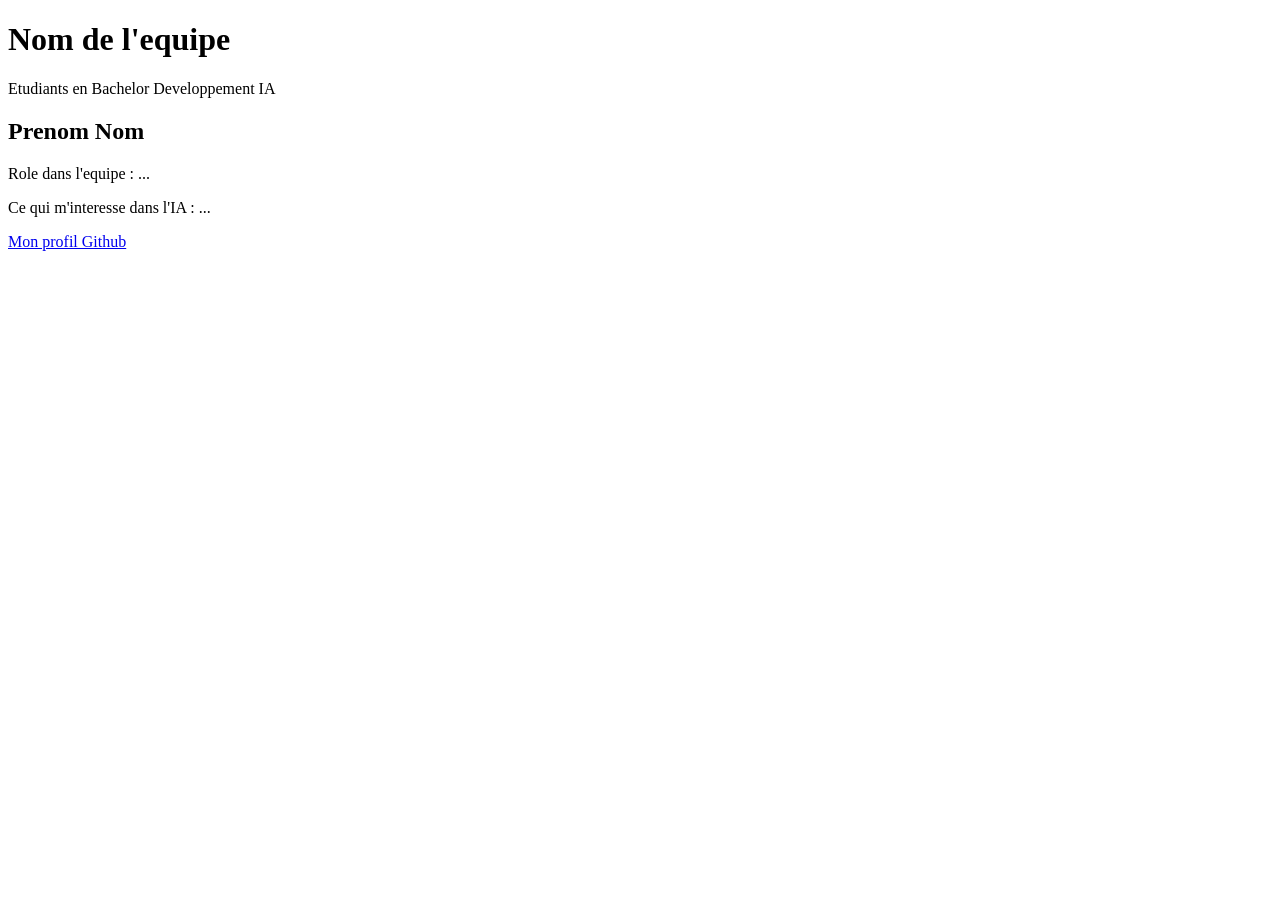
==== index.html @ 3f6b5ad6 "add new index" ====
<!DOCTYPE html>
<html lang="en">
<head>
    <meta charset="UTF-8">
    <meta name="viewport" content="width=device-width, initial-scale=1.0">
    <title>Notre equipe - Bachelor IA</title>
</head>
<body>
    <header>
        <h1>Nom de l'equipe</h1>
        <p>Etudiants en Bachelor Developpement IA</p>
    </header>
    <main>
        <section class="membre">
            <h2>Prenom Nom</h2>
            <p>Role dans l'equipe : ...</p>
            <p>Ce qui m'interesse dans l'IA : ...</p>
            <a href="https://github.com/SAINLIOU-dot"> Mon profil Github</a>
        </section>
    </main>
</body>
</html>
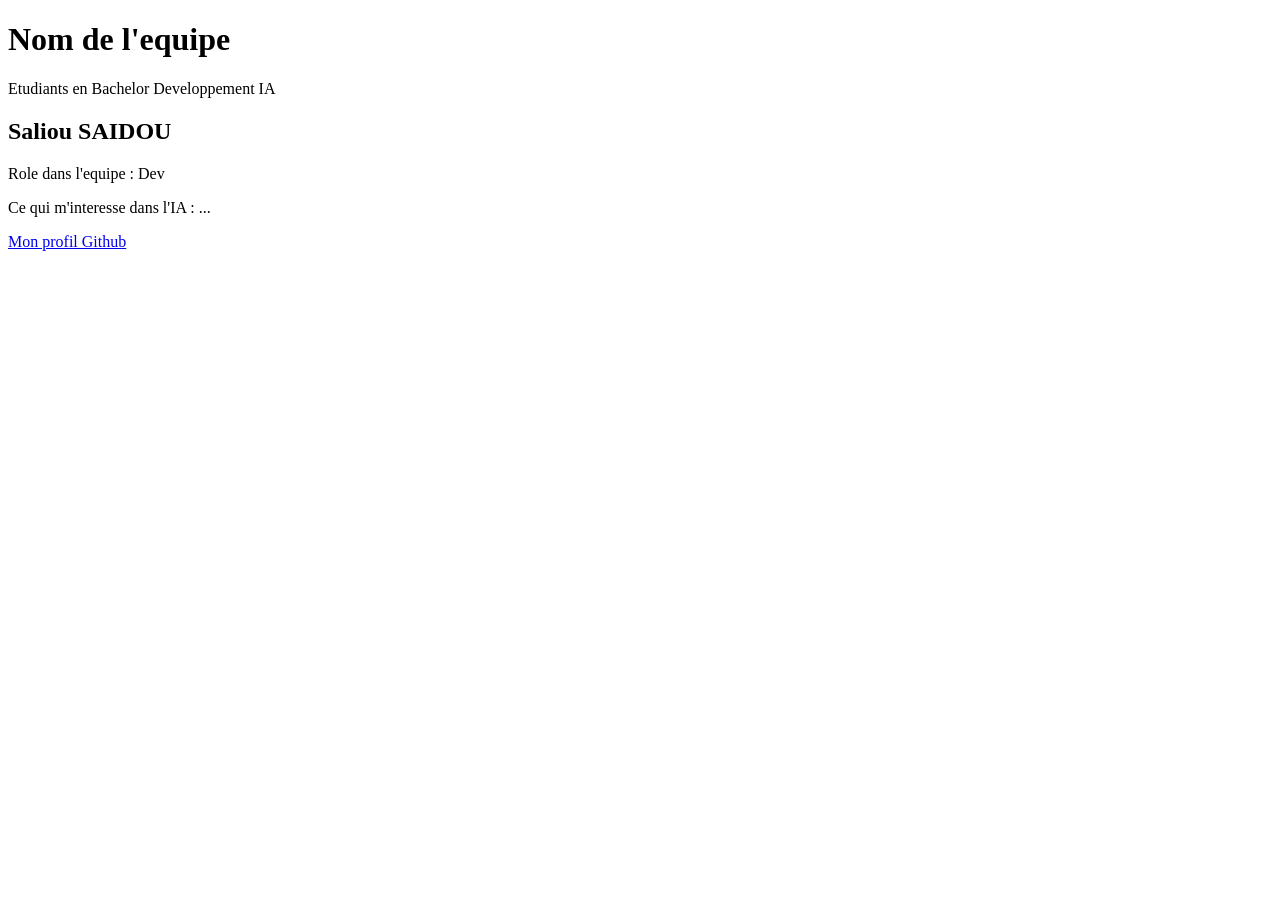
==== commit 1d7dd621: "add section lang fr" ====
--- a/index.html
+++ b/index.html
@@ -1,5 +1,5 @@
 <!DOCTYPE html>
-<html lang="en">
+<html lang="fr">
 <head>
     <meta charset="UTF-8">
     <meta name="viewport" content="width=device-width, initial-scale=1.0">
@@ -12,8 +12,8 @@
     </header>
     <main>
         <section class="membre">
-            <h2>Prenom Nom</h2>
-            <p>Role dans l'equipe : ...</p>
+            <h2>Saliou SAIDOU</h2>
+            <p>Role dans l'equipe : Dev</p>
             <p>Ce qui m'interesse dans l'IA : ...</p>
             <a href="https://github.com/SAINLIOU-dot"> Mon profil Github</a>
         </section>
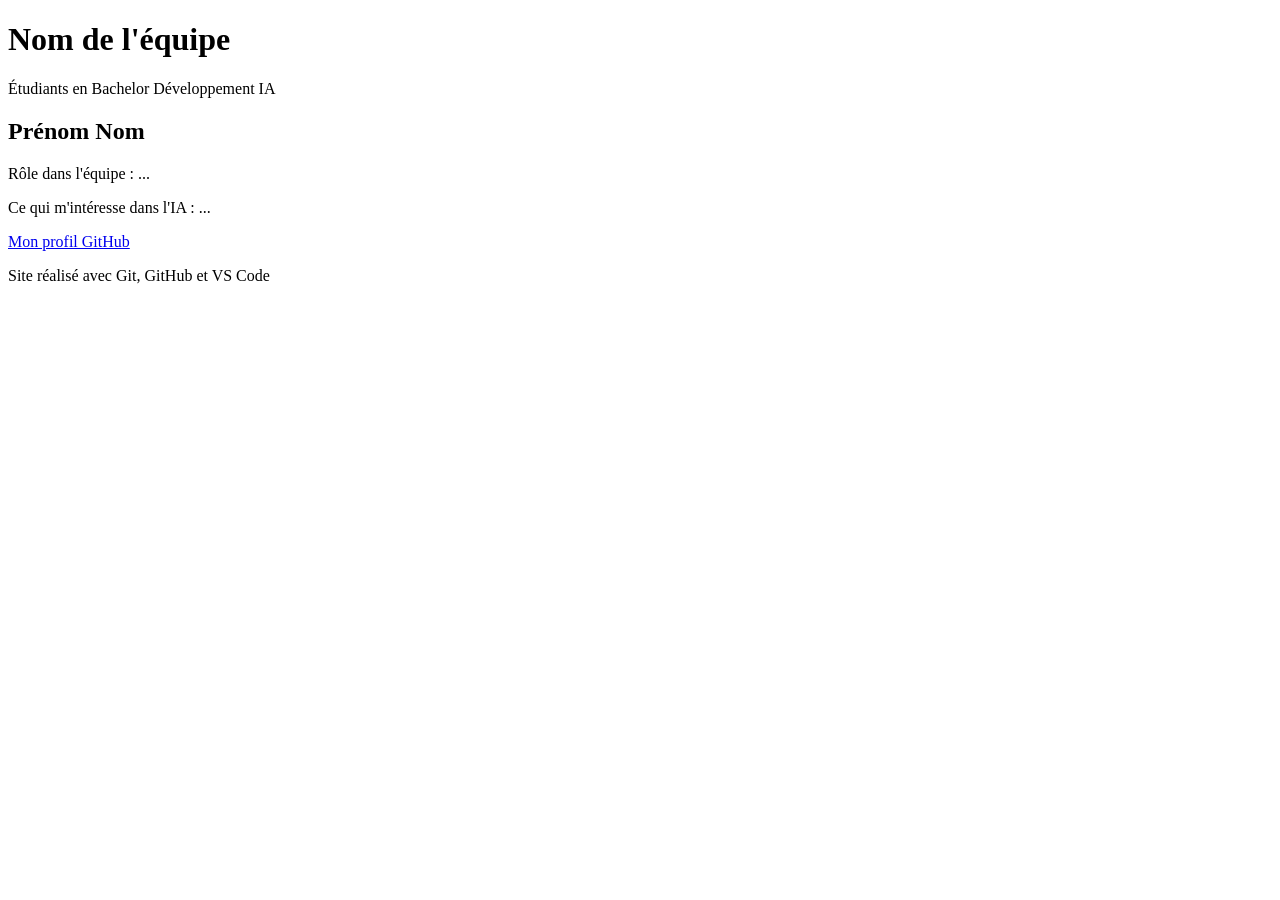
==== commit 552b64fa: "edit develop" ====
--- a/index.html
+++ b/index.html
@@ -1,22 +1,34 @@
 <!DOCTYPE html>
 <html lang="fr">
 <head>
-    <meta charset="UTF-8">
-    <meta name="viewport" content="width=device-width, initial-scale=1.0">
-    <title>Notre equipe - Bachelor IA</title>
+  <meta charset="UTF-8">
+  <title>Notre équipe - Bachelor IA</title>
+  <link rel="stylesheet" href="style.css">
 </head>
 <body>
-    <header>
-        <h1>Nom de l'equipe</h1>
-        <p>Etudiants en Bachelor Developpement IA</p>
-    </header>
-    <main>
-        <section class="membre">
-            <h2>Saliou SAIDOU</h2>
-            <p>Role dans l'equipe : Dev</p>
-            <p>Ce qui m'interesse dans l'IA : ...</p>
-            <a href="https://github.com/SAINLIOU-dot"> Mon profil Github</a>
-        </section>
-    </main>
+  <header>
+    <h1>Nom de l'équipe</h1>
+    <p>Étudiants en Bachelor Développement IA</p>
+  </header>
+
+  <main>
+    <!-- SECTION MEMBRE 1 -->
+
+    <!-- SECTION MEMBRE 2 -->
+
+   <section class="membre">
+  <h2>Prénom Nom</h2>
+  <p>Rôle dans l'équipe : ...</p>
+  <p>Ce qui m'intéresse dans l'IA : ...</p>
+  <a href="https://github.com/pseudo">Mon profil GitHub</a>
+</section>
+
+    <!-- SECTION MEMBRE 4 -->
+  </main>
+
+  <footer>
+    <p>Site réalisé avec Git, GitHub et VS Code</p>
+  </footer>
 </body>
-</html>+</html>
+
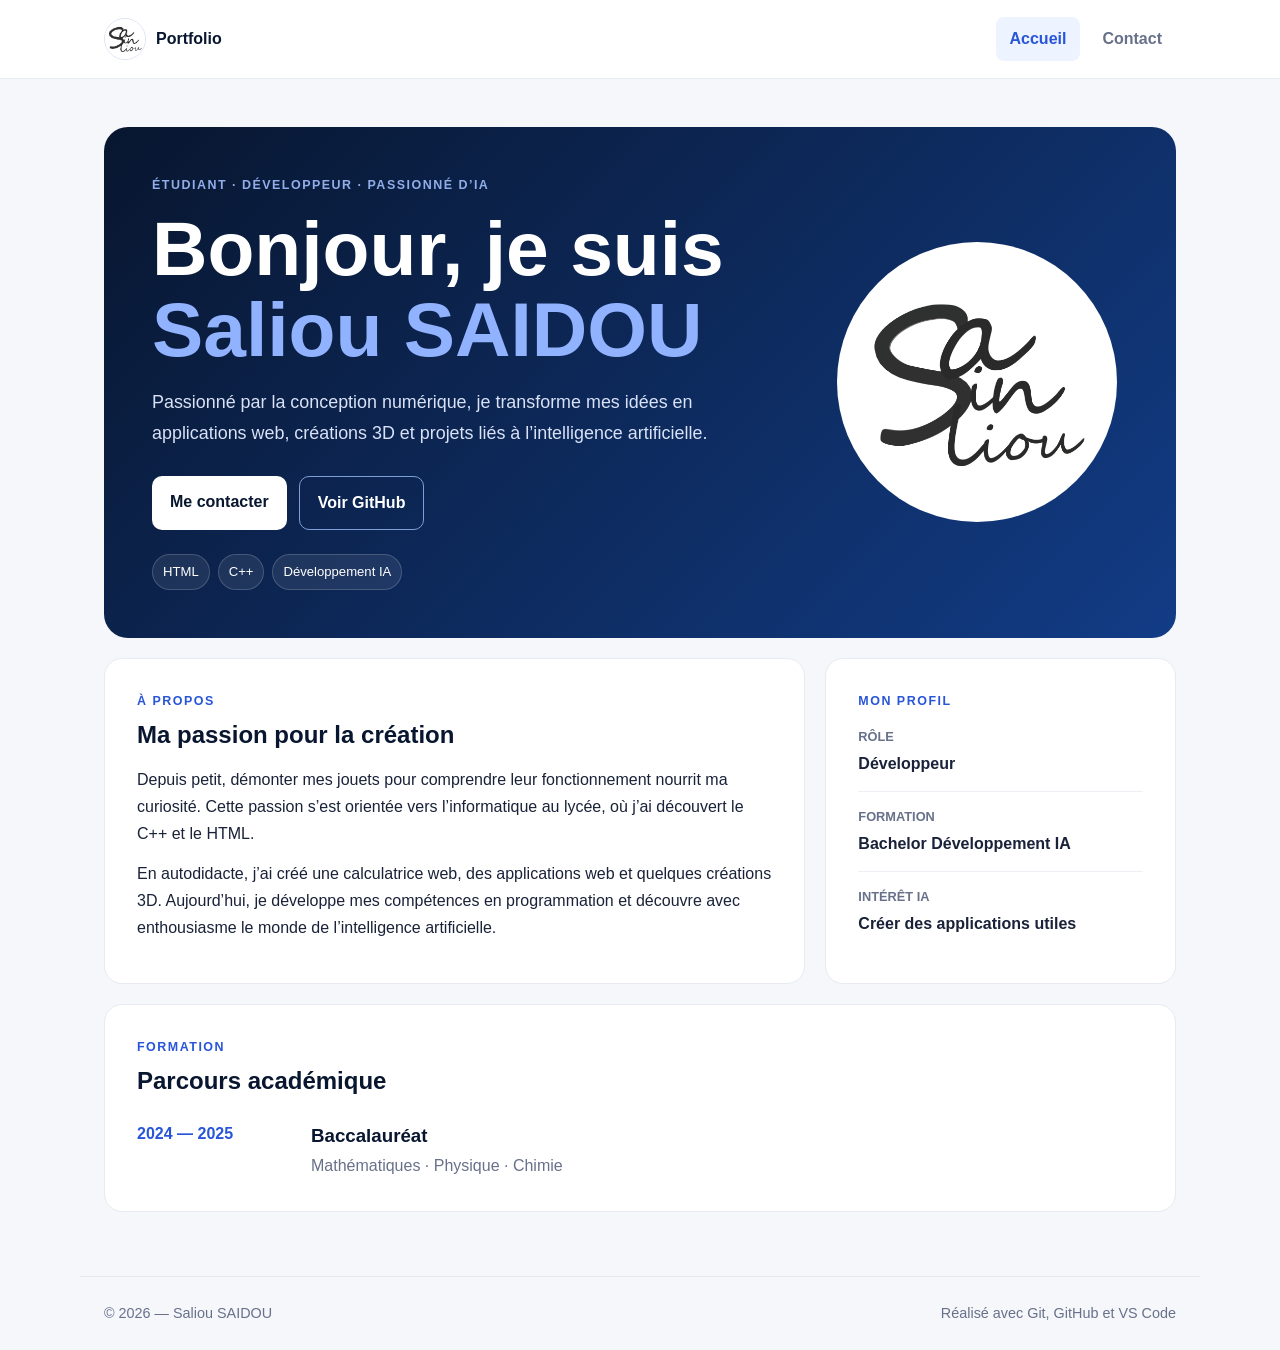
==== commit 85b21bdd: "modif  index et style, cree contact  inset foto" ====
--- a/index.html
+++ b/index.html
@@ -1,34 +1,102 @@
 <!DOCTYPE html>
 <html lang="fr">
-<head>
-  <meta charset="UTF-8">
-  <title>Notre équipe - Bachelor IA</title>
-  <link rel="stylesheet" href="style.css">
-</head>
-<body>
-  <header>
-    <h1>Nom de l'équipe</h1>
-    <p>Étudiants en Bachelor Développement IA</p>
-  </header>
+  <head>
+    <meta charset="UTF-8" />
+    <meta name="viewport" content="width=device-width, initial-scale=1.0" />
+    <meta name="description" content="Profil de Saidou Ngangué Saliou, étudiant en Bachelor Développement IA." />
+    <title>Saliou SAIDOU — Profil</title>
+    <link rel="stylesheet" href="style.css" />
+    <link rel="icon" href="img/sainliou02.png" />
+  </head>
+  <body>
+    <header>
+      <nav aria-label="Navigation principale">
+        <a class="brand" href="index.html" aria-label="Retour à l'accueil">
+          <img src="img/sainliou02.png" alt="" />
+          <span>Portfolio</span>
+        </a>
+        <ul>
+          <li><a class="active" href="index.html">Accueil</a></li>
+          <li><a href="contact.html">Contact</a></li>
+        </ul>
+      </nav>
+    </header>
 
-  <main>
-    <!-- SECTION MEMBRE 1 -->
+    <main>
+      <section class="hero">
+        <div class="hero-copy">
+          <p class="eyebrow">Étudiant · Développeur · Passionné d’IA</p>
+          <h1>Bonjour, je suis <span>Saliou SAIDOU</span></h1>
+          <p class="intro">
+            Passionné par la conception numérique, je transforme mes idées en applications
+            web, créations 3D et projets liés à l’intelligence artificielle.
+          </p>
+          <div class="actions">
+            <a class="button primary" href="contact.html">Me contacter</a>
+            <a class="button secondary" href="https://github.com/SAINLIOU-dot" target="_blank" rel="noopener noreferrer">Voir GitHub</a>
+          </div>
+          <div class="tags" aria-label="Compétences">
+            <span>HTML</span>
+            <span>C++</span>
+            <span>Développement IA</span>
+          </div>
+        </div>
+        <div class="profile-mark">
+          <img src="img/sainliou02.png" alt="Monogramme Sainliou" />
+        </div>
+      </section>
 
-    <!-- SECTION MEMBRE 2 -->
+      <section class="content-grid" aria-label="Présentation">
+        <article class="card about">
+          <p class="card-label">À propos</p>
+          <h2>Ma passion pour la création</h2>
+          <p>
+            Depuis petit, démonter mes jouets pour comprendre leur fonctionnement nourrit
+            ma curiosité. Cette passion s’est orientée vers l’informatique au lycée,
+            où j’ai découvert le C++ et le HTML.
+          </p>
+          <p>
+            En autodidacte, j’ai créé une calculatrice web, des applications web et quelques
+            créations 3D. Aujourd’hui, je développe mes compétences en programmation et
+            découvre avec enthousiasme le monde de l’intelligence artificielle.
+          </p>
+        </article>
 
-   <section class="membre">
-  <h2>Prénom Nom</h2>
-  <p>Rôle dans l'équipe : ...</p>
-  <p>Ce qui m'intéresse dans l'IA : ...</p>
-  <a href="https://github.com/pseudo">Mon profil GitHub</a>
-</section>
+        <aside class="card details">
+          <p class="card-label">Mon profil</p>
+          <dl>
+            <div>
+              <dt>Rôle</dt>
+              <dd>Développeur</dd>
+            </div>
+            <div>
+              <dt>Formation</dt>
+              <dd>Bachelor Développement IA</dd>
+            </div>
+            <div>
+              <dt>Intérêt IA</dt>
+              <dd>Créer des applications utiles</dd>
+            </div>
+          </dl>
+        </aside>
+      </section>
 
-    <!-- SECTION MEMBRE 4 -->
-  </main>
+      <section class="card education">
+        <p class="card-label">Formation</p>
+        <h2>Parcours académique</h2>
+        <div class="timeline">
+          <div class="timeline-year">2024 — 2025</div>
+          <div>
+            <h3>Baccalauréat</h3>
+            <p>Mathématiques · Physique · Chimie</p>
+          </div>
+        </div>
+      </section>
+    </main>
 
-  <footer>
-    <p>Site réalisé avec Git, GitHub et VS Code</p>
-  </footer>
-</body>
-</html>
-
+    <footer>
+      <p>&copy; 2026 — Saliou SAIDOU</p>
+      <p>Réalisé avec Git, GitHub et VS Code</p>
+    </footer>
+  </body>
+</html>
--- a/style.css
+++ b/style.css
@@ -0,0 +1,346 @@
+* {
+  box-sizing: border-box;
+  margin: 0;
+  padding: 0;
+}
+
+:root {
+  --navy: #08162f;
+  --blue: #2855d9;
+  --light-blue: #edf3ff;
+  --text: #192238;
+  --muted: #68718a;
+  --white: #ffffff;
+}
+
+html {
+  scroll-behavior: smooth;
+}
+
+body {
+  min-height: 100vh;
+  background: #f5f7fb;
+  color: var(--text);
+  font-family: Arial, Helvetica, sans-serif;
+  line-height: 1.7;
+}
+
+header {
+  background: var(--white);
+  border-bottom: 1px solid #e8ebf3;
+}
+
+nav {
+  max-width: 1120px;
+  height: 78px;
+  margin: auto;
+  padding: 0 24px;
+  display: flex;
+  align-items: center;
+  justify-content: space-between;
+}
+
+.brand {
+  display: flex;
+  align-items: center;
+  gap: 10px;
+  color: var(--navy);
+  font-weight: 800;
+  text-decoration: none;
+}
+
+.brand img {
+  width: 42px;
+  height: 42px;
+  border: 1px solid #dde3f1;
+  border-radius: 50%;
+  object-fit: cover;
+  background: var(--white);
+}
+
+nav ul {
+  display: flex;
+  gap: 8px;
+  list-style: none;
+}
+
+nav a {
+  color: var(--muted);
+  text-decoration: none;
+}
+
+nav ul a {
+  display: block;
+  padding: 8px 14px;
+  border-radius: 8px;
+  font-weight: 700;
+}
+
+nav ul a:hover,
+nav ul a.active {
+  background: var(--light-blue);
+  color: var(--blue);
+}
+
+main {
+  max-width: 1120px;
+  margin: auto;
+  padding: 48px 24px 64px;
+}
+
+.hero {
+  min-height: 460px;
+  display: grid;
+  grid-template-columns: 1.35fr 0.65fr;
+  align-items: center;
+  gap: 48px;
+  padding: 48px;
+  border-radius: 24px;
+  background: linear-gradient(135deg, var(--navy), #123c86);
+  color: var(--white);
+  overflow: hidden;
+}
+
+.eyebrow,
+.card-label {
+  color: #91aeea;
+  font-size: 0.78rem;
+  font-weight: 800;
+  letter-spacing: 0.12em;
+  text-transform: uppercase;
+}
+
+.hero h1 {
+  max-width: 700px;
+  margin: 12px 0 18px;
+  font-size: clamp(2.4rem, 6vw, 4.8rem);
+  line-height: 1.05;
+}
+
+.hero h1 span {
+  color: #91b3ff;
+}
+
+.intro {
+  max-width: 650px;
+  color: #d9e2f7;
+  font-size: 1.12rem;
+}
+
+.actions {
+  display: flex;
+  flex-wrap: wrap;
+  gap: 12px;
+  margin-top: 28px;
+}
+
+.button {
+  padding: 12px 18px;
+  border-radius: 10px;
+  font-weight: 800;
+  text-decoration: none;
+  transition: transform 0.2s, background 0.2s;
+}
+
+.button:hover {
+  transform: translateY(-2px);
+}
+
+.button.primary {
+  background: var(--white);
+  color: var(--navy);
+}
+
+.button.secondary {
+  border: 1px solid #7f9dd8;
+  color: var(--white);
+}
+
+.tags {
+  display: flex;
+  flex-wrap: wrap;
+  gap: 8px;
+  margin-top: 24px;
+}
+
+.tags span {
+  padding: 6px 10px;
+  border: 1px solid rgba(255, 255, 255, 0.18);
+  border-radius: 999px;
+  background: rgba(255, 255, 255, 0.08);
+  font-size: 0.82rem;
+}
+
+.profile-mark {
+  display: grid;
+  place-items: center;
+  min-height: 300px;
+}
+
+.profile-mark img {
+  width: min(280px, 100%);
+  aspect-ratio: 1;
+  border: 10px solid rgba(255, 255, 255, 0.08);
+  border-radius: 50%;
+  background: var(--white);
+  object-fit: cover;
+}
+
+.content-grid {
+  display: grid;
+  grid-template-columns: 1.5fr 0.75fr;
+  gap: 20px;
+  margin-top: 20px;
+}
+
+.card {
+  padding: 32px;
+  border: 1px solid #e7eaf2;
+  border-radius: 18px;
+  background: var(--white);
+}
+
+.card h2 {
+  margin: 8px 0 16px;
+  color: var(--navy);
+  line-height: 1.25;
+}
+
+.card-label {
+  color: var(--blue);
+}
+
+.about p + p {
+  margin-top: 12px;
+}
+
+.details dl div {
+  padding: 14px 0;
+  border-bottom: 1px solid #edf0f5;
+}
+
+.details dl div:last-child {
+  border-bottom: 0;
+}
+
+.details dt {
+  color: var(--muted);
+  font-size: 0.8rem;
+  font-weight: 700;
+  text-transform: uppercase;
+}
+
+.details dd {
+  margin-top: 2px;
+  font-weight: 800;
+}
+
+.education {
+  margin-top: 20px;
+}
+
+.timeline {
+  display: grid;
+  grid-template-columns: 150px 1fr;
+  align-items: start;
+  gap: 24px;
+  padding-top: 8px;
+}
+
+.timeline-year {
+  color: var(--blue);
+  font-weight: 800;
+}
+
+.timeline h3 {
+  color: var(--navy);
+}
+
+.timeline p {
+  color: var(--muted);
+}
+
+footer {
+  max-width: 1120px;
+  margin: auto;
+  padding: 24px;
+  border-top: 1px solid #e4e8f0;
+  display: flex;
+  justify-content: space-between;
+  color: var(--muted);
+  font-size: 0.9rem;
+}
+
+form {
+  max-width: 520px;
+  display: grid;
+  gap: 8px;
+  padding: 24px;
+  border: 1px solid #e6eaf3;
+  border-radius: 16px;
+  background: var(--white);
+}
+
+input,
+textarea {
+  width: 100%;
+  padding: 10px 12px;
+  border: 1px solid #ccd4e4;
+  border-radius: 8px;
+  font: inherit;
+}
+
+textarea {
+  min-height: 120px;
+  resize: vertical;
+}
+
+button {
+  width: fit-content;
+  padding: 10px 16px;
+  border: 0;
+  border-radius: 8px;
+  background: var(--blue);
+  color: var(--white);
+  font-weight: 800;
+  cursor: pointer;
+}
+
+@media (max-width: 760px) {
+  nav {
+    height: 68px;
+  }
+
+  main {
+    padding: 24px 16px 48px;
+  }
+
+  .hero {
+    grid-template-columns: 1fr;
+    gap: 20px;
+    padding: 32px 24px;
+  }
+
+  .profile-mark {
+    grid-row: 1;
+    min-height: 220px;
+  }
+
+  .profile-mark img {
+    width: 200px;
+  }
+
+  .content-grid {
+    grid-template-columns: 1fr;
+  }
+
+  .timeline {
+    grid-template-columns: 1fr;
+    gap: 4px;
+  }
+
+  footer {
+    flex-direction: column;
+    gap: 4px;
+  }
+}
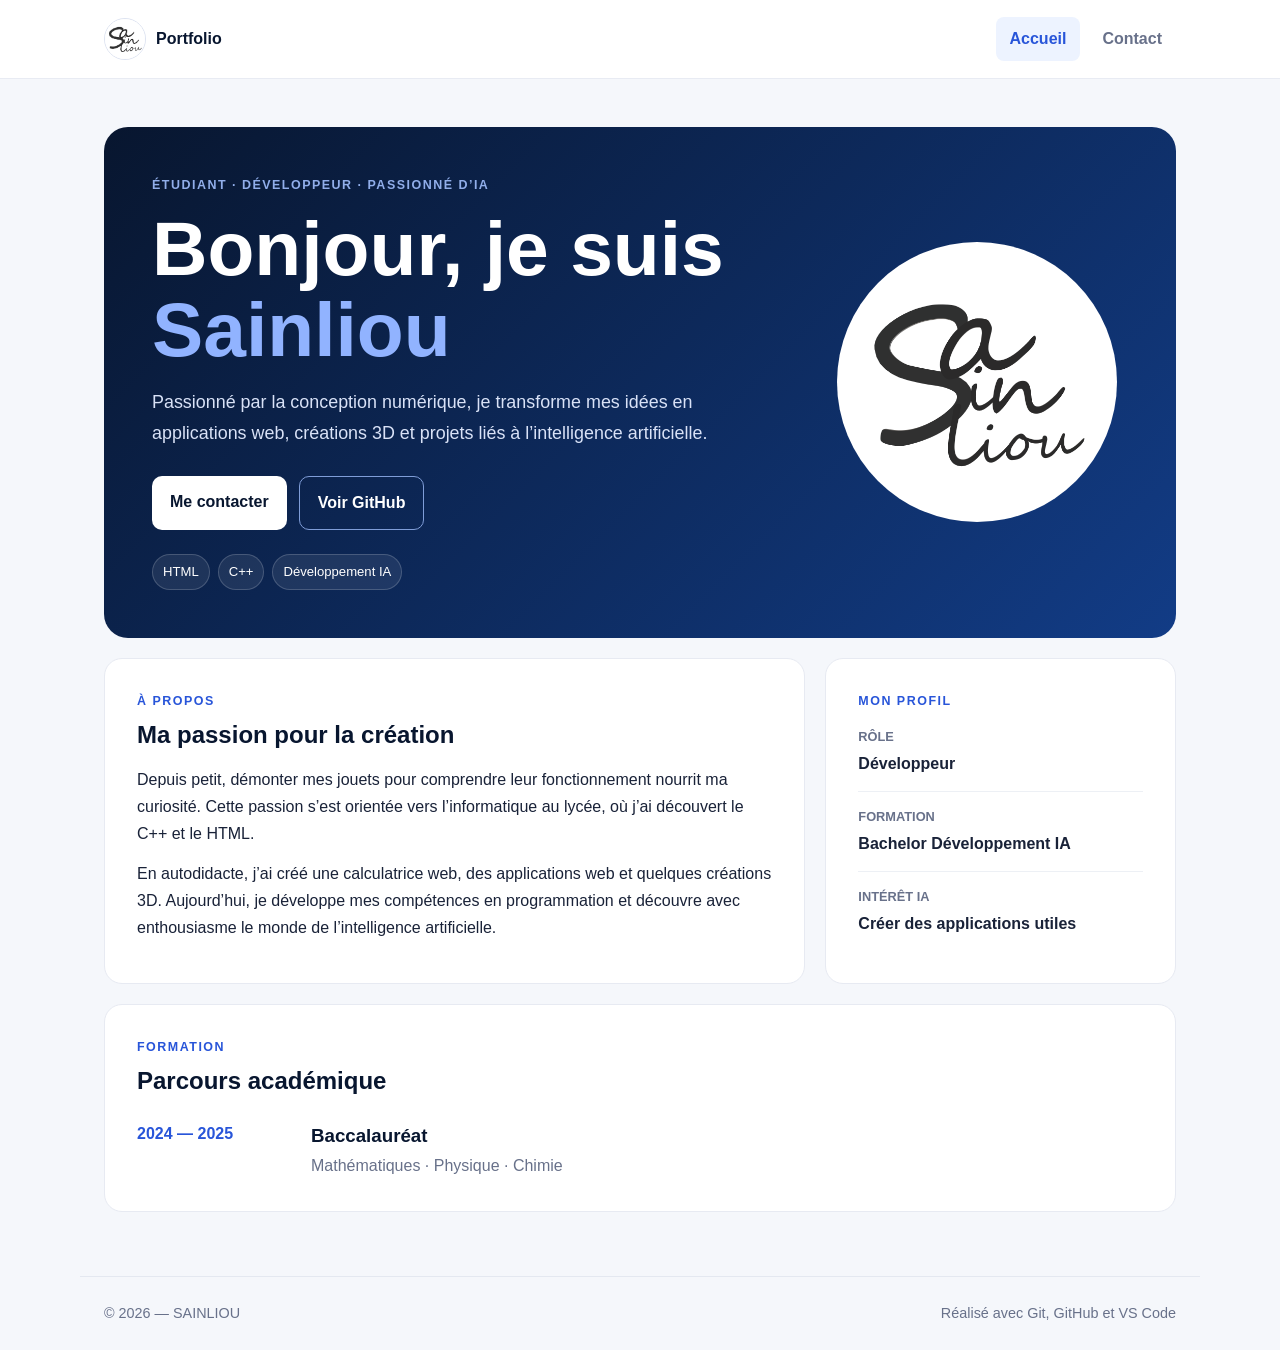
==== commit a8b1f038: "all name" ====
--- a/index.html
+++ b/index.html
@@ -4,7 +4,7 @@
     <meta charset="UTF-8" />
     <meta name="viewport" content="width=device-width, initial-scale=1.0" />
     <meta name="description" content="Profil de Saidou Ngangué Saliou, étudiant en Bachelor Développement IA." />
-    <title>Saliou SAIDOU — Profil</title>
+    <title>SAINLIOU — Profil</title>
     <link rel="stylesheet" href="style.css" />
     <link rel="icon" href="img/sainliou02.png" />
   </head>
@@ -26,7 +26,7 @@
       <section class="hero">
         <div class="hero-copy">
           <p class="eyebrow">Étudiant · Développeur · Passionné d’IA</p>
-          <h1>Bonjour, je suis <span>Saliou SAIDOU</span></h1>
+          <h1>Bonjour, je suis <span>Sainliou</span></h1>
           <p class="intro">
             Passionné par la conception numérique, je transforme mes idées en applications
             web, créations 3D et projets liés à l’intelligence artificielle.
@@ -95,7 +95,7 @@
     </main>
 
     <footer>
-      <p>&copy; 2026 — Saliou SAIDOU</p>
+      <p>&copy; 2026 — SAINLIOU</p>
       <p>Réalisé avec Git, GitHub et VS Code</p>
     </footer>
   </body>
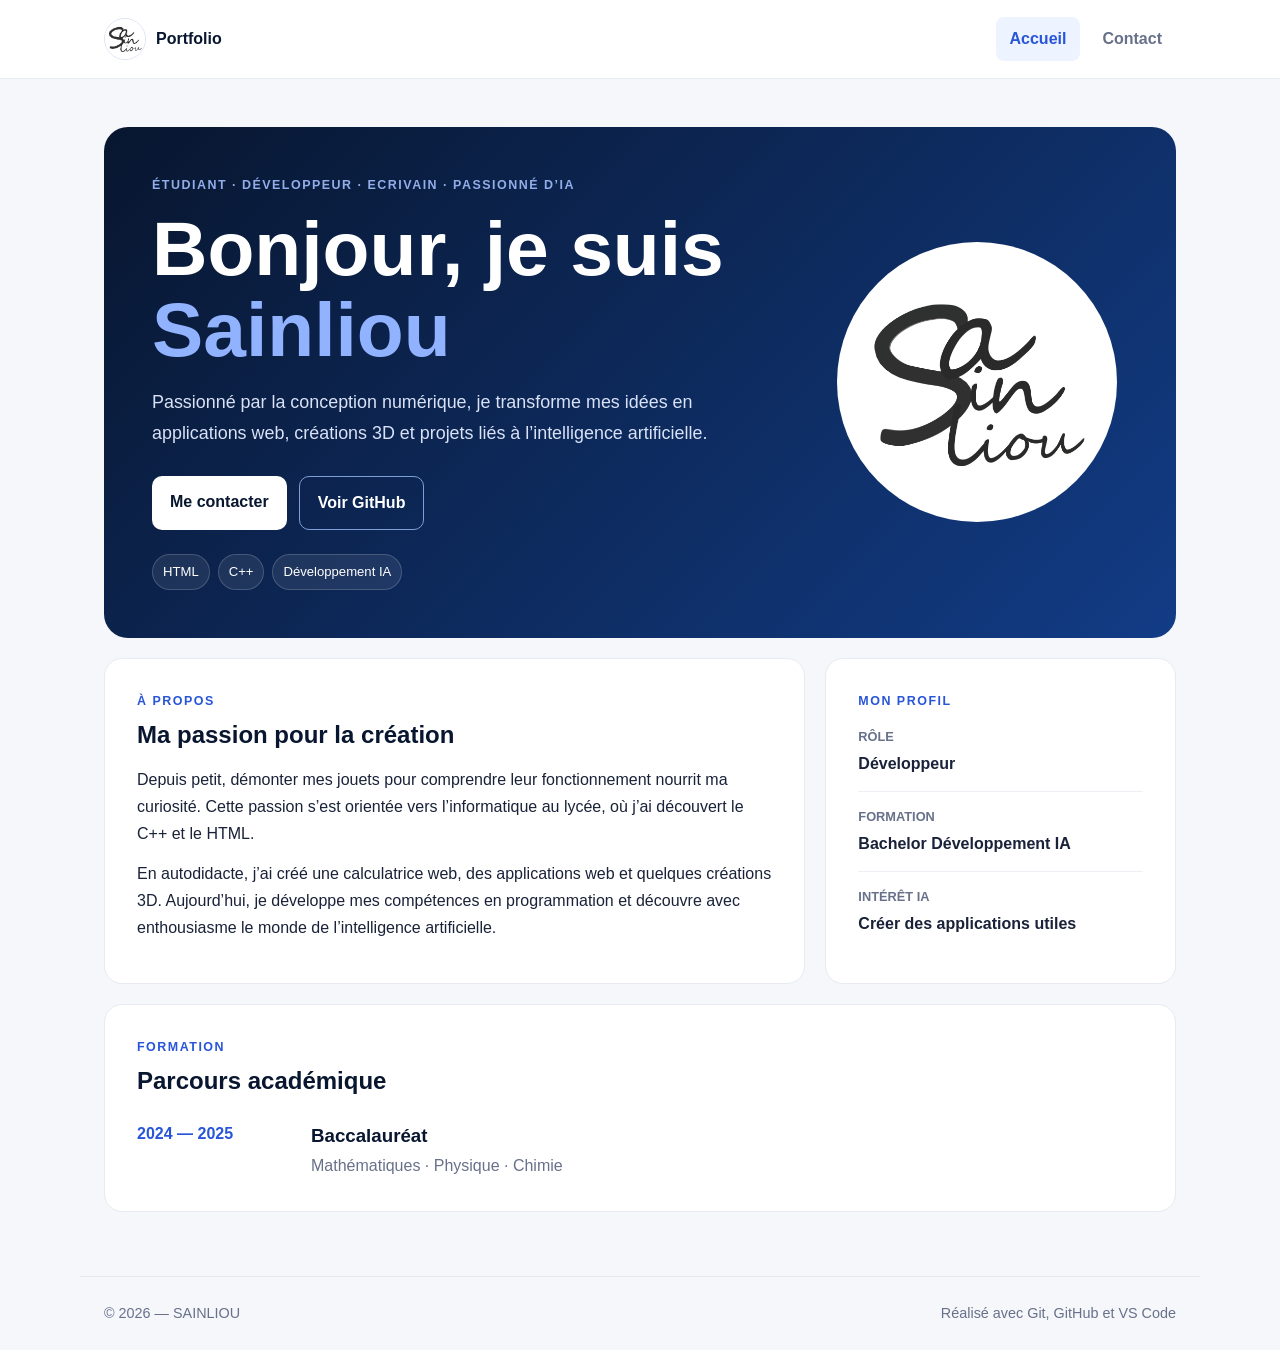
==== commit f4187f55: "destription all name" ====
--- a/index.html
+++ b/index.html
@@ -25,7 +25,7 @@
     <main>
       <section class="hero">
         <div class="hero-copy">
-          <p class="eyebrow">Étudiant · Développeur · Passionné d’IA</p>
+          <p class="eyebrow">Étudiant · Développeur · Ecrivain · Passionné d’IA</p>
           <h1>Bonjour, je suis <span>Sainliou</span></h1>
           <p class="intro">
             Passionné par la conception numérique, je transforme mes idées en applications
